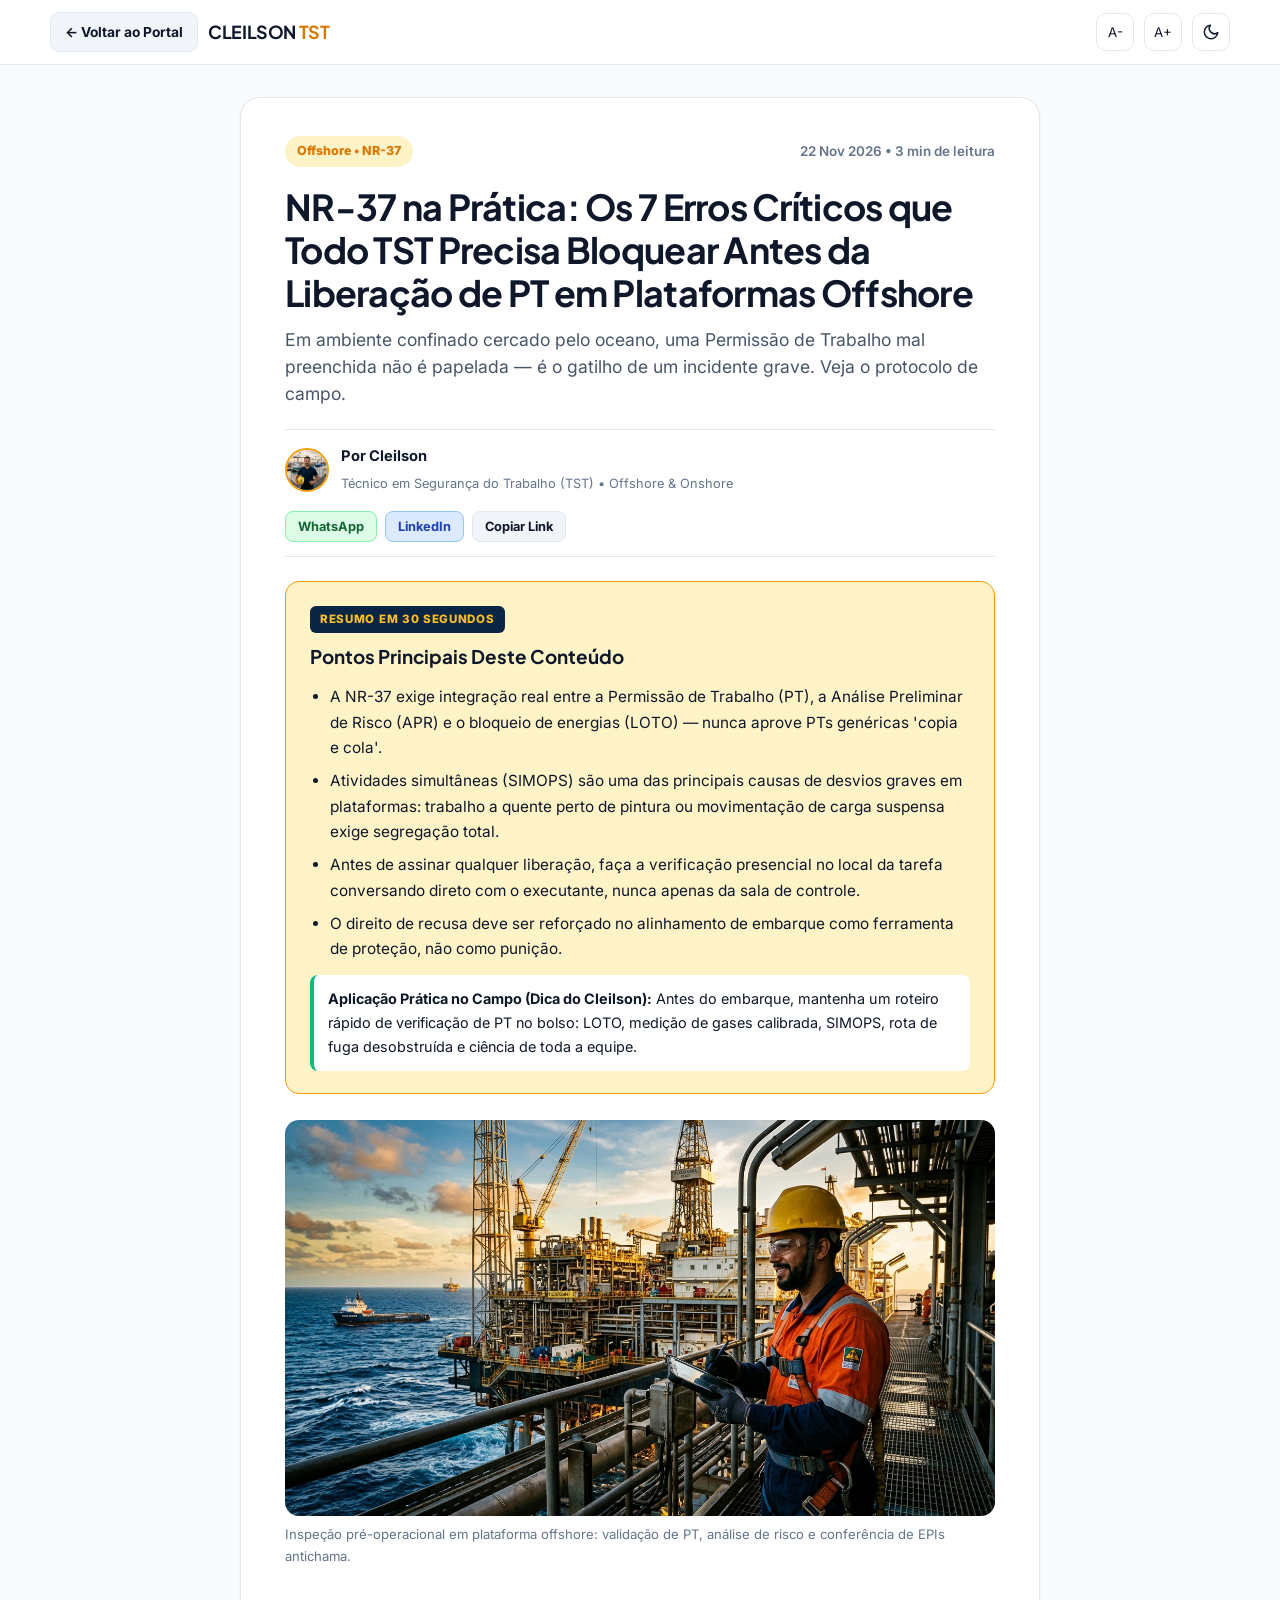
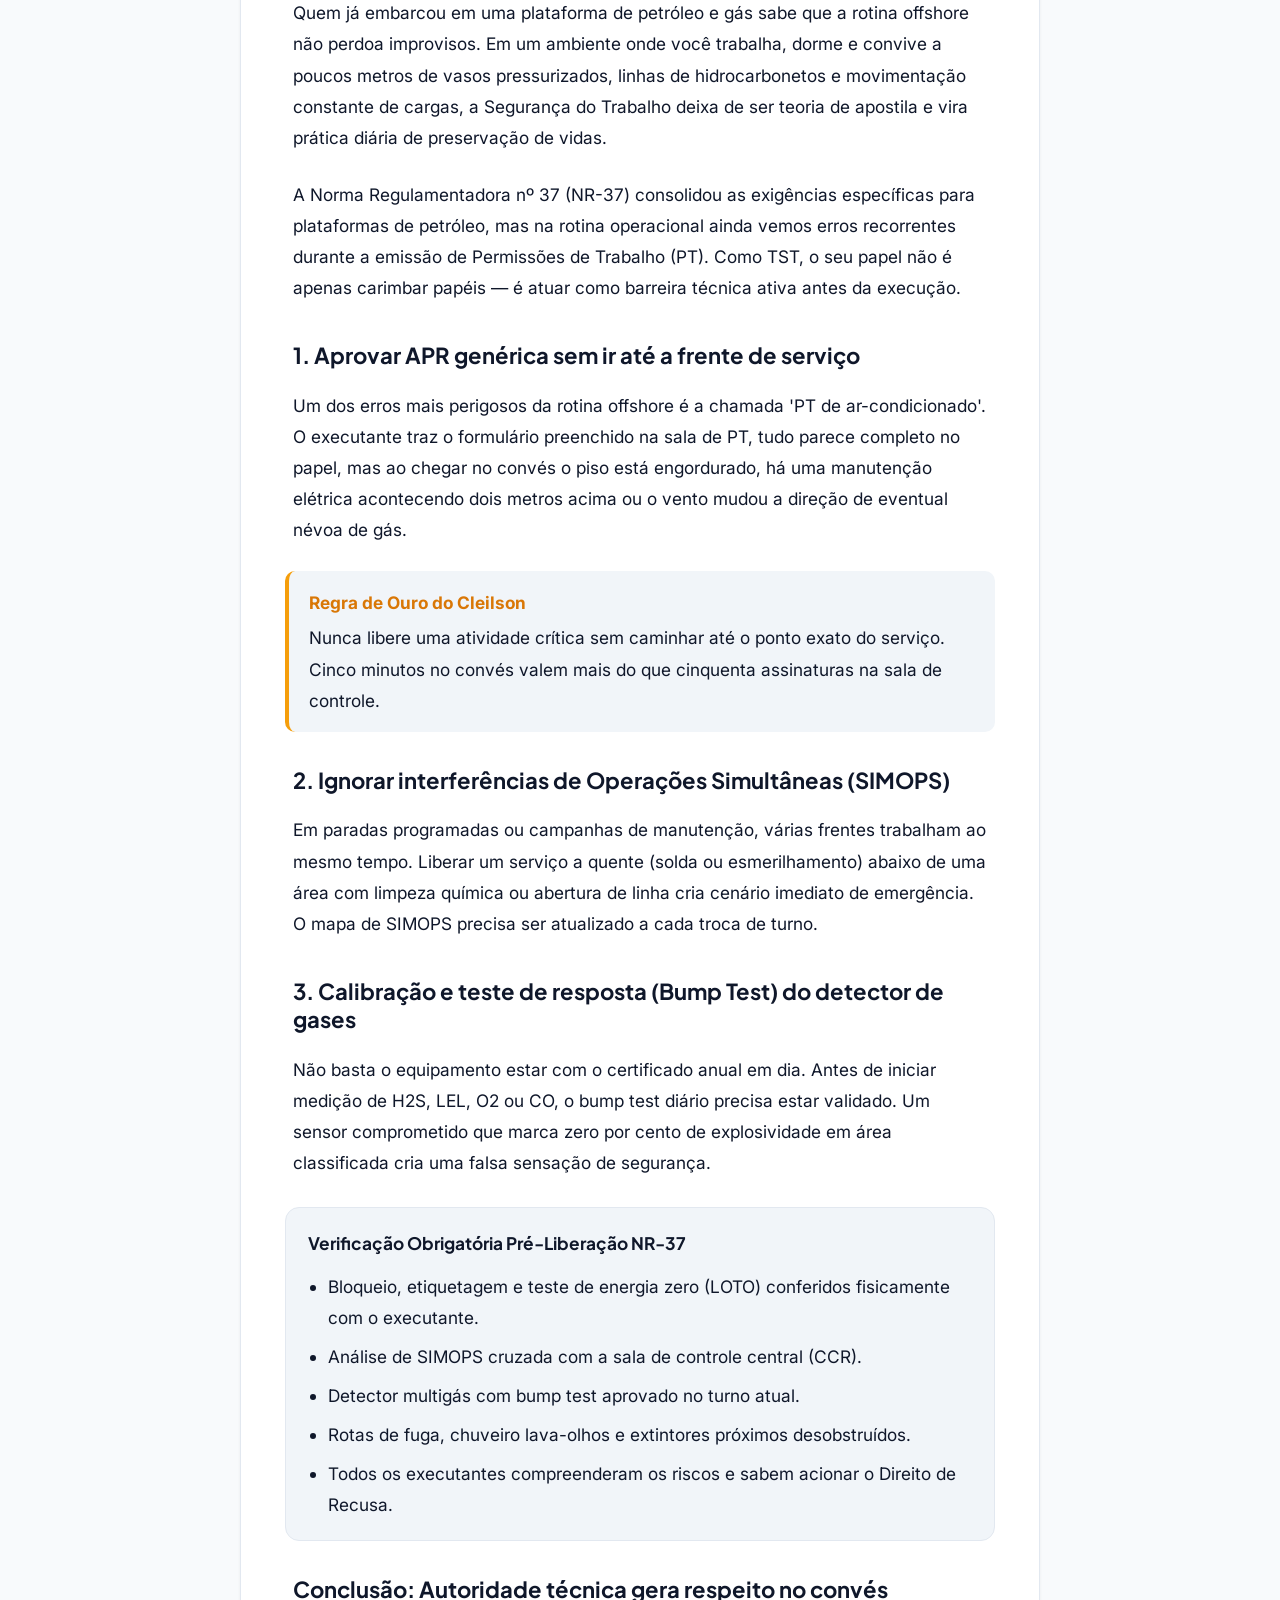
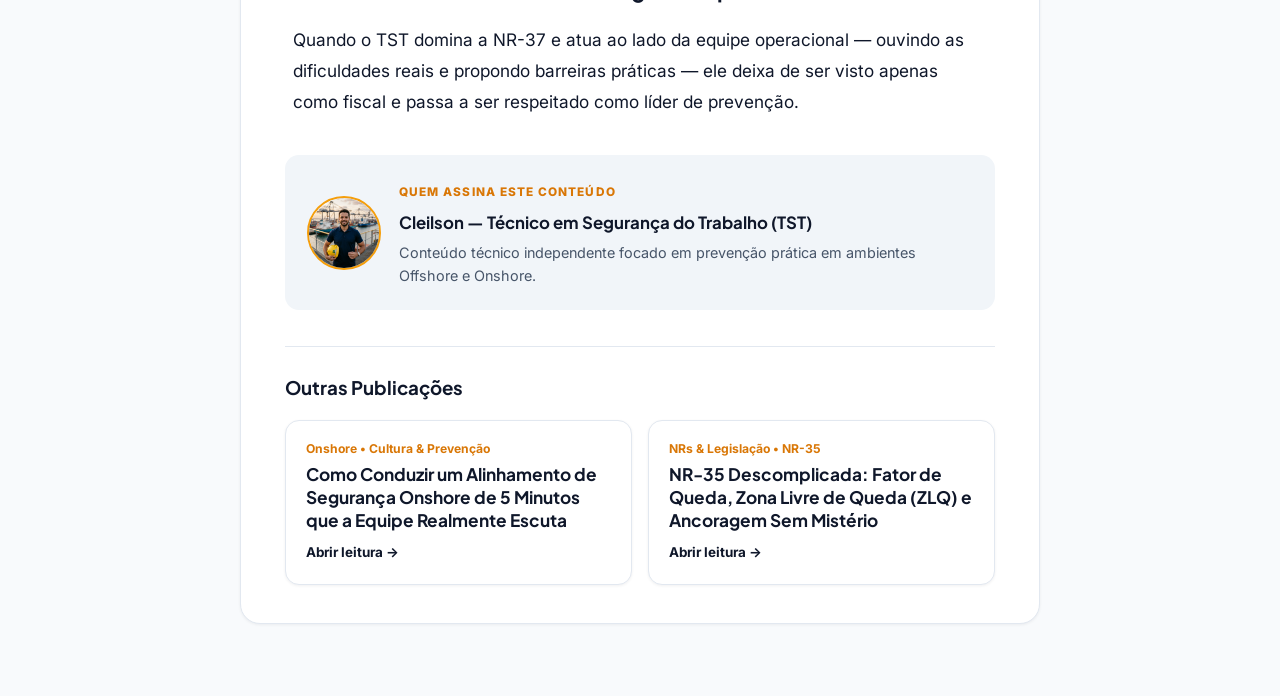
==== artigo.html @ 68b091bc "refactor: remover audio/videos/dados falsos, criar pagina independente artigo.html, indicadores reai" ====
<!DOCTYPE html>
<html lang="pt-BR" data-theme="light">
<head>
  <meta charset="UTF-8" />
  <meta name="viewport" content="width=device-width, initial-scale=1.0" />
  <title>Leitura | Cleilson TST</title>
  <meta name="description" content="Leitura focada de Segurança do Trabalho (Offshore & Onshore) por Cleilson TST." />
  <link rel="preconnect" href="https://fonts.googleapis.com" />
  <link rel="preconnect" href="https://fonts.gstatic.com" crossorigin />
  <link href="https://fonts.googleapis.com/css2?family=Inter:wght@400;500;600;700&family=Plus+Jakarta+Sans:wght@600;700;800&display=swap" rel="stylesheet" />
  <link rel="stylesheet" href="styles/main.css" />
</head>
<body class="reader-standalone-body">
  <!-- Barra de Progresso de Leitura -->
  <div id="reading-progress" class="reading-progress" aria-hidden="true"></div>

  <!-- Cabeçalho Minimalista (Sem poluição visual) -->
  <header class="reader-header">
    <div class="container reader-header-inner">
      <div class="reader-left">
        <a href="index.html" class="back-btn">← Voltar ao Portal</a>
        <a href="index.html" class="brand brand-compact" aria-label="Cleilson TST">
          <span class="brand-text">
            <strong>CLEILSON <span class="brand-accent">TST</span></strong>
          </span>
        </a>
      </div>

      <div class="reader-tools">
        <div class="font-size-controls" aria-label="Ajustar tamanho da letra">
          <button type="button" id="font-dec" class="icon-btn" title="Diminuir letra">A-</button>
          <button type="button" id="font-inc" class="icon-btn" title="Aumentar letra">A+</button>
        </div>
        <button type="button" id="theme-toggle" class="icon-btn" title="Alternar modo claro/escuro" aria-label="Alternar tema">
          <svg class="icon-sun" width="18" height="18" viewBox="0 0 24 24" fill="none">
            <circle cx="12" cy="12" r="4" stroke="currentColor" stroke-width="2"/>
            <path d="M12 2V4M12 20V22M4.93 4.93L6.34 6.34M17.66 17.66L19.07 19.07M2 12H4M20 12H22M4.93 19.07L6.34 17.66M17.66 6.34L19.07 4.93" stroke="currentColor" stroke-width="2" stroke-linecap="round"/>
          </svg>
          <svg class="icon-moon" width="18" height="18" viewBox="0 0 24 24" fill="none">
            <path d="M21 12.8A9 9 0 1 1 11.2 3 7 7 0 0 0 21 12.8Z" stroke="currentColor" stroke-width="2" stroke-linejoin="round"/>
          </svg>
        </button>
      </div>
    </div>
  </header>

  <!-- Conteúdo Focado de Leitura (Coluna Única Limpa) -->
  <main class="reader-main">
    <div class="reader-container">
      <article id="standalone-article" class="article-main reader-card">
        <div class="article-topbar">
          <span id="art-category-badge" class="badge-cat"></span>
          <span id="art-date-read" class="reader-meta-pill"></span>
        </div>

        <h1 id="art-title" class="article-title"></h1>
        <p id="art-subtitle" class="article-subtitle"></p>

        <div class="article-meta-bar">
          <div class="art-author-inline">
            <img src="assets/images/author-cleilson.jpg" alt="Cleilson" />
            <div>
              <strong>Por Cleilson</strong>
              <span>Técnico em Segurança do Trabalho (TST) • Offshore &amp; Onshore</span>
            </div>
          </div>
          <div class="share-actions">
            <button type="button" id="share-whatsapp" class="share-btn share-wa">WhatsApp</button>
            <button type="button" id="share-linkedin" class="share-btn share-li">LinkedIn</button>
            <button type="button" id="share-copy" class="share-btn">Copiar Link</button>
          </div>
        </div>

        <!-- Caixa de Resumo em 30 Segundos -->
        <section class="summary-box" id="article-summary-box" aria-label="Resumo executivo do texto">
          <div class="summary-title">
            <span class="summary-pill">RESUMO EM 30 SEGUNDOS</span>
            <h2>Pontos Principais Deste Conteúdo</h2>
          </div>
          <ul id="art-summary-list" class="summary-list"></ul>
          <div id="art-practical-tip" class="practical-tip-box"></div>
        </section>

        <!-- Imagem Principal -->
        <figure class="article-hero-figure">
          <img id="art-image" src="" alt="" />
          <figcaption id="art-image-caption"></figcaption>
        </figure>

        <!-- Corpo Limpo do Artigo -->
        <div id="art-body" class="article-body"></div>

        <!-- Assinatura do Autor -->
        <div class="article-author-box">
          <img src="assets/images/author-cleilson.jpg" alt="Cleilson TST" />
          <div>
            <span class="eyebrow">QUEM ASSINA ESTE CONTEÚDO</span>
            <h3>Cleilson — Técnico em Segurança do Trabalho (TST)</h3>
            <p>Conteúdo técnico independente focado em prevenção prática em ambientes Offshore e Onshore.</p>
          </div>
        </div>

        <!-- Relacionados -->
        <section class="related-section">
          <h3>Outras Publicações</h3>
          <div id="related-grid" class="related-grid"></div>
        </section>
      </article>

      <div id="article-not-found" class="article-main reader-card" hidden style="text-align:center; padding:48px 24px;">
        <h2>Publicação não encontrada</h2>
        <p style="color:var(--text-secondary)">O texto solicitado pode ter sido removido ou movido.</p>
        <a href="index.html" class="btn btn-primary" style="margin-top:12px">Voltar para o Portal</a>
      </div>
    </div>
  </main>

  <div id="toast" class="toast" role="status" aria-live="polite" hidden></div>

  <script type="module" src="scripts/article.js"></script>
</body>
</html>
---- styles/main.css ----
/* ==========================================================================
   CLEILSON TST — Design System Editorial de Alta Conversão
   Segurança do Trabalho • Offshore & Onshore
   ========================================================================== */

:root {
  --bg: #f8fafc;
  --surface: #ffffff;
  --surface-alt: #f1f5f9;
  --border: #e2e8f0;
  --border-strong: #cbd5e1;

  --navy: #0b2545;
  --navy-light: #133c55;
  --amber: #f59e0b;
  --amber-dark: #d97706;
  --amber-soft: #fef3c7;
  --emerald: #10b981;
  --emerald-soft: #d1fae5;

  --text: #0f172a;
  --text-secondary: #475569;
  --text-muted: #64748b;

  --radius-sm: 8px;
  --radius-md: 14px;
  --radius-lg: 20px;

  --shadow-sm: 0 1px 3px rgba(15, 23, 42, 0.06);
  --shadow-md: 0 10px 28px rgba(11, 37, 69, 0.08);
  --shadow-lg: 0 20px 45px rgba(11, 37, 69, 0.14);

  --font-heading: "Plus Jakarta Sans", -apple-system, BlinkMacSystemFont, sans-serif;
  --font-body: "Inter", -apple-system, BlinkMacSystemFont, sans-serif;

  --container: 1220px;
}

[data-theme="dark"] {
  --bg: #07111f;
  --surface: #0d1b2e;
  --surface-alt: #13253e;
  --border: #1e3452;
  --border-strong: #2d4a70;

  --text: #f1f5f9;
  --text-secondary: #cbd5e1;
  --text-muted: #94a3b8;
  --amber-soft: rgba(245, 158, 11, 0.16);
  --emerald-soft: rgba(16, 185, 129, 0.16);

  --shadow-sm: 0 1px 3px rgba(0, 0, 0, 0.3);
  --shadow-md: 0 10px 28px rgba(0, 0, 0, 0.35);
  --shadow-lg: 0 20px 45px rgba(0, 0, 0, 0.45);
}

*, *::before, *::after {
  box-sizing: border-box;
}

html {
  scroll-behavior: smooth;
}

body {
  margin: 0;
  font-family: var(--font-body);
  background: var(--bg);
  color: var(--text);
  line-height: 1.65;
  -webkit-font-smoothing: antialiased;
}

img {
  max-width: 100%;
  display: block;
}

a {
  color: inherit;
  text-decoration: none;
}

button, input, select, textarea {
  font-family: inherit;
}

.sr-only {
  position: absolute;
  width: 1px;
  height: 1px;
  overflow: hidden;
  clip: rect(0, 0, 0, 0);
}

.container {
  width: 100%;
  max-width: var(--container);
  margin: 0 auto;
  padding: 0 20px;
}

/* Barra de Progresso de Leitura */
.reading-progress {
  position: fixed;
  top: 0;
  left: 0;
  height: 3.5px;
  width: 0%;
  background: linear-gradient(90deg, var(--amber), #fbbf24, var(--emerald));
  z-index: 1200;
  transition: width 0.1s linear;
}

/* Top Bar */
.top-bar {
  background: var(--navy);
  color: #e2e8f0;
  font-size: 0.8rem;
  border-bottom: 1px solid rgba(255, 255, 255, 0.08);
}

.top-bar-inner {
  display: flex;
  align-items: center;
  justify-content: space-between;
  gap: 12px;
  padding: 8px 20px;
  flex-wrap: wrap;
}

.top-bar-ticker {
  display: flex;
  align-items: center;
  gap: 8px;
}

.pulse-dot {
  width: 8px;
  height: 8px;
  border-radius: 50%;
  background: var(--amber);
  box-shadow: 0 0 0 0 rgba(245, 158, 11, 0.7);
  animation: pulseDot 2s infinite;
  flex-shrink: 0;
}

@keyframes pulseDot {
  0% { box-shadow: 0 0 0 0 rgba(245, 158, 11, 0.7); }
  70% { box-shadow: 0 0 0 8px rgba(245, 158, 11, 0); }
  100% { box-shadow: 0 0 0 0 rgba(245, 158, 11, 0); }
}

.top-bar-actions {
  display: flex;
  align-items: center;
  gap: 10px;
}

.top-link, .top-link-btn {
  color: #fbbf24;
  font-weight: 600;
  background: none;
  border: none;
  padding: 0;
  cursor: pointer;
  font-size: 0.8rem;
}

.top-link:hover, .top-link-btn:hover {
  text-decoration: underline;
}

/* Header */
.site-header {
  position: sticky;
  top: 0;
  z-index: 900;
  background: rgba(255, 255, 255, 0.92);
  backdrop-filter: blur(12px);
  border-bottom: 1px solid var(--border);
}

[data-theme="dark"] .site-header {
  background: rgba(13, 27, 46, 0.92);
}

.header-inner {
  display: flex;
  align-items: center;
  justify-content: space-between;
  gap: 16px;
  min-height: 72px;
}

.brand {
  display: flex;
  align-items: center;
  gap: 10px;
  flex-shrink: 0;
}

.brand-icon {
  width: 42px;
  height: 42px;
  border-radius: 12px;
  background: var(--navy);
  color: #ffffff;
  display: grid;
  place-items: center;
}

.brand-text {
  display: flex;
  flex-direction: column;
  line-height: 1.1;
}

.brand-text strong {
  font-family: var(--font-heading);
  font-size: 1.12rem;
  letter-spacing: -0.02em;
  color: var(--text);
}

.brand-accent {
  color: var(--amber-dark);
}

[data-theme="dark"] .brand-accent {
  color: var(--amber);
}

.brand-text small {
  font-size: 0.72rem;
  color: var(--text-muted);
  font-weight: 500;
}

.main-nav {
  display: flex;
  align-items: center;
  gap: 6px;
}

.nav-link {
  padding: 8px 12px;
  border-radius: var(--radius-sm);
  font-size: 0.9rem;
  font-weight: 600;
  color: var(--text-secondary);
  transition: background 0.18s, color 0.18s;
}

.nav-link:hover, .nav-link.active {
  background: var(--surface-alt);
  color: var(--text);
}

.header-tools {
  display: flex;
  align-items: center;
  gap: 10px;
}

.search-box {
  position: relative;
  display: flex;
  align-items: center;
}

.search-icon {
  position: absolute;
  left: 11px;
  color: var(--text-muted);
  pointer-events: none;
}

.search-box input {
  width: 195px;
  padding: 8px 12px 8px 34px;
  border-radius: 999px;
  border: 1px solid var(--border);
  background: var(--surface-alt);
  color: var(--text);
  font-size: 0.85rem;
  transition: width 0.2s, border-color 0.2s;
}

.search-box input:focus {
  outline: none;
  width: 235px;
  border-color: var(--amber);
  background: var(--surface);
}

.icon-btn {
  width: 38px;
  height: 38px;
  border-radius: 10px;
  border: 1px solid var(--border);
  background: var(--surface);
  color: var(--text);
  display: grid;
  place-items: center;
  cursor: pointer;
  transition: background 0.18s, border-color 0.18s;
}

.icon-btn:hover {
  background: var(--surface-alt);
  border-color: var(--border-strong);
}

[data-theme="light"] .icon-sun { display: none; }
[data-theme="dark"] .icon-moon { display: none; }

.mobile-only {
  display: none;
}

/* Botões */
.btn {
  display: inline-flex;
  align-items: center;
  justify-content: center;
  gap: 8px;
  padding: 11px 20px;
  border-radius: 10px;
  font-weight: 700;
  font-size: 0.92rem;
  border: 1px solid transparent;
  cursor: pointer;
  transition: transform 0.15s, background 0.18s, box-shadow 0.18s;
  white-space: nowrap;
}

.btn:hover {
  transform: translateY(-1px);
}

.btn-sm {
  padding: 8px 14px;
  font-size: 0.84rem;
}

.btn-full {
  width: 100%;
}

.btn-primary {
  background: var(--amber);
  color: #0b1628;
  box-shadow: 0 4px 14px rgba(245, 158, 11, 0.28);
}

.btn-primary:hover {
  background: #fbbf24;
}

.btn-dark {
  background: var(--navy);
  color: #ffffff;
}

.btn-dark:hover {
  background: var(--navy-light);
}

.btn-outline-amber {
  background: transparent;
  border-color: var(--amber);
  color: var(--amber-dark);
}

[data-theme="dark"] .btn-outline-amber {
  color: var(--amber);
}

.btn-outline-amber:hover {
  background: var(--amber-soft);
}

.btn-outline-dark {
  background: transparent;
  border-color: var(--border-strong);
  color: var(--text);
}

.btn-outline-dark:hover {
  background: var(--surface-alt);
}

.btn-outline-light {
  background: transparent;
  border-color: rgba(255, 255, 255, 0.35);
  color: #ffffff;
}

.btn-outline-light:hover {
  background: rgba(255, 255, 255, 0.1);
}

/* ==========================================================================
   SLOTS DE PUBLICIDADE (MONETIZAÇÃO ADSENSE / PATROCINADOR)
   ========================================================================== */
.ad-leaderboard-wrapper {
  padding: 16px 0 4px;
}

.ad-slot {
  background: var(--surface);
  border: 1.5px dashed var(--border-strong);
  border-radius: var(--radius-md);
  padding: 12px 18px;
  position: relative;
}

.ad-badge {
  font-size: 0.68rem;
  font-weight: 700;
  letter-spacing: 0.08em;
  color: var(--text-muted);
  margin-bottom: 6px;
}

.ad-slot-content {
  display: flex;
  align-items: center;
  justify-content: space-between;
  gap: 16px;
  flex-wrap: wrap;
}

.ad-promo-text {
  display: flex;
  flex-direction: column;
  gap: 2px;
}

.ad-promo-text strong {
  font-size: 0.94rem;
  color: var(--text);
}

.ad-promo-text span {
  font-size: 0.82rem;
  color: var(--text-muted);
}

.ad-rectangle {
  padding: 16px;
}

.ad-rect-body {
  background: var(--surface-alt);
  border-radius: var(--radius-sm);
  padding: 18px;
  text-align: center;
}

.ad-rect-tag {
  display: inline-block;
  font-size: 0.7rem;
  font-weight: 800;
  color: var(--amber-dark);
  background: var(--amber-soft);
  padding: 3px 8px;
  border-radius: 999px;
  margin-bottom: 10px;
}

.ad-rect-body h4 {
  font-family: var(--font-heading);
  font-size: 1.02rem;
  margin: 0 0 8px;
  line-height: 1.3;
}

.ad-rect-body p {
  font-size: 0.84rem;
  color: var(--text-secondary);
  margin: 0 0 14px;
}

.ad-infeed {
  grid-column: 1 / -1;
  background: linear-gradient(135deg, var(--navy) 0%, var(--navy-light) 100%);
  color: #ffffff;
  border: none;
  border-radius: var(--radius-md);
  padding: 22px 24px;
  display: flex;
  align-items: center;
  justify-content: space-between;
  gap: 18px;
  flex-wrap: wrap;
}

.ad-infeed .ad-badge {
  color: #fbbf24;
  margin-bottom: 4px;
}

.ad-infeed h4 {
  font-family: var(--font-heading);
  margin: 0 0 4px;
  font-size: 1.1rem;
}

.ad-infeed p {
  margin: 0;
  font-size: 0.88rem;
  color: #cbd5e1;
}

.ad-in-article {
  margin: 28px 0;
  background: var(--surface-alt);
  border: 1.5px dashed var(--border-strong);
  border-radius: var(--radius-md);
  padding: 18px 20px;
}

/* ==========================================================================
   HERO EDITORIAL EM DESTAQUE
   ========================================================================== */
.hero-section {
  padding: 20px 0 24px;
}

.hero-card {
  display: grid;
  grid-template-columns: 1.15fr 1fr;
  background: var(--surface);
  border: 1px solid var(--border);
  border-radius: var(--radius-lg);
  overflow: hidden;
  box-shadow: var(--shadow-md);
}

.hero-media {
  position: relative;
  min-height: 380px;
  background: var(--navy);
  overflow: hidden;
}

.hero-media img {
  width: 100%;
  height: 100%;
  object-fit: cover;
  transition: transform 0.5s ease;
}

.hero-card:hover .hero-media img {
  transform: scale(1.03);
}

.hero-media-badges {
  position: absolute;
  top: 18px;
  left: 18px;
  display: flex;
  gap: 8px;
  flex-wrap: wrap;
}

.badge-amber {
  background: var(--amber);
  color: #0b1628;
  font-size: 0.75rem;
  font-weight: 800;
  padding: 5px 11px;
  border-radius: 999px;
  text-transform: uppercase;
  letter-spacing: 0.04em;
}

.badge-dark {
  background: rgba(11, 37, 69, 0.85);
  color: #ffffff;
  font-size: 0.75rem;
  font-weight: 700;
  padding: 5px 11px;
  border-radius: 999px;
  backdrop-filter: blur(6px);
}

.hero-content {
  padding: 34px 36px;
  display: flex;
  flex-direction: column;
  justify-content: center;
}

.hero-meta {
  display: flex;
  align-items: center;
  gap: 10px;
  font-size: 0.83rem;
  color: var(--text-muted);
  margin-bottom: 12px;
  flex-wrap: wrap;
}

.hero-content h1 {
  font-family: var(--font-heading);
  font-size: clamp(1.5rem, 2.3vw, 2.05rem);
  line-height: 1.22;
  letter-spacing: -0.02em;
  margin: 0 0 14px;
  cursor: pointer;
}

.hero-content h1:hover {
  color: var(--amber-dark);
}

.hero-content p {
  margin: 0 0 22px;
  color: var(--text-secondary);
  font-size: 0.98rem;
}

.hero-actions {
  display: flex;
  flex-wrap: wrap;
  gap: 10px;
}

/* Faixa Patrocinador Oficial */
.sponsor-strip-section {
  padding-bottom: 28px;
}

.sponsor-strip {
  background: var(--surface);
  border: 1px solid var(--border);
  border-left: 5px solid var(--amber);
  border-radius: var(--radius-md);
  padding: 16px 22px;
  display: flex;
  align-items: center;
  justify-content: space-between;
  gap: 18px;
  flex-wrap: wrap;
  box-shadow: var(--shadow-sm);
}

.sponsor-meta {
  display: flex;
  align-items: center;
  gap: 10px;
}

.sponsor-tag {
  font-size: 0.68rem;
  font-weight: 800;
  letter-spacing: 0.08em;
  background: var(--amber-soft);
  color: var(--amber-dark);
  padding: 4px 8px;
  border-radius: 6px;
}

.sponsor-text {
  margin: 0;
  font-size: 0.9rem;
  color: var(--text-secondary);
  flex: 1;
  min-width: 240px;
}

/* ==========================================================================
   LAYOUT PRINCIPAL DO PORTAL (FEED + SIDEBAR)
   ========================================================================== */
.portal-layout-section {
  padding: 12px 0 56px;
}

.portal-grid {
  display: grid;
  grid-template-columns: minmax(0, 1fr) 330px;
  gap: 32px;
  align-items: start;
}

.eyebrow {
  display: inline-block;
  font-size: 0.74rem;
  font-weight: 800;
  letter-spacing: 0.09em;
  color: var(--amber-dark);
  text-transform: uppercase;
  margin-bottom: 6px;
}

[data-theme="dark"] .eyebrow {
  color: var(--amber);
}

.section-header-bar {
  display: flex;
  align-items: flex-end;
  justify-content: space-between;
  gap: 16px;
  flex-wrap: wrap;
  margin-bottom: 18px;
}

.section-header-bar h2 {
  font-family: var(--font-heading);
  font-size: 1.55rem;
  margin: 0;
  letter-spacing: -0.02em;
}

.section-sub {
  margin: 0;
  color: var(--text-muted);
  font-size: 0.92rem;
}

.format-pills {
  display: flex;
  gap: 6px;
  background: var(--surface-alt);
  padding: 4px;
  border-radius: 10px;
  border: 1px solid var(--border);
}

.format-pill {
  border: none;
  background: transparent;
  color: var(--text-secondary);
  font-weight: 600;
  font-size: 0.82rem;
  padding: 6px 12px;
  border-radius: 7px;
  cursor: pointer;
}

.format-pill.active {
  background: var(--surface);
  color: var(--text);
  box-shadow: var(--shadow-sm);
}

.category-tabs {
  display: flex;
  gap: 8px;
  flex-wrap: wrap;
  margin-bottom: 22px;
}

.cat-tab {
  border: 1px solid var(--border);
  background: var(--surface);
  color: var(--text-secondary);
  font-weight: 600;
  font-size: 0.85rem;
  padding: 8px 14px;
  border-radius: 999px;
  cursor: pointer;
  transition: all 0.18s;
}

.cat-tab:hover {
  border-color: var(--amber);
  color: var(--text);
}

.cat-tab.active {
  background: var(--navy);
  border-color: var(--navy);
  color: #ffffff;
}

.feed-status {
  margin-bottom: 16px;
  padding: 10px 14px;
  border-radius: var(--radius-sm);
  background: var(--amber-soft);
  color: var(--text);
  font-size: 0.88rem;
  font-weight: 600;
}

/* Grid de Posts */
.posts-grid {
  display: grid;
  grid-template-columns: repeat(2, minmax(0, 1fr));
  gap: 22px;
}

.post-card {
  background: var(--surface);
  border: 1px solid var(--border);
  border-radius: var(--radius-md);
  overflow: hidden;
  display: flex;
  flex-direction: column;
  box-shadow: var(--shadow-sm);
  transition: transform 0.2s, box-shadow 0.2s;
}

.post-card:hover {
  transform: translateY(-3px);
  box-shadow: var(--shadow-md);
}

.post-card-media {
  position: relative;
  aspect-ratio: 16 / 9;
  overflow: hidden;
  background: var(--navy);
  cursor: pointer;
}

.post-card-media img {
  width: 100%;
  height: 100%;
  object-fit: cover;
  transition: transform 0.4s;
}

.post-card:hover .post-card-media img {
  transform: scale(1.04);
}

.card-type-pill {
  position: absolute;
  top: 12px;
  left: 12px;
  background: rgba(11, 37, 69, 0.88);
  color: #ffffff;
  font-size: 0.72rem;
  font-weight: 700;
  padding: 4px 10px;
  border-radius: 999px;
}

.card-audio-pill {
  position: absolute;
  bottom: 10px;
  right: 10px;
  background: var(--amber);
  color: #0b1628;
  font-size: 0.72rem;
  font-weight: 800;
  padding: 4px 9px;
  border-radius: 999px;
}

.post-card-body {
  padding: 18px 20px 20px;
  display: flex;
  flex-direction: column;
  flex: 1;
}

.post-card-meta {
  display: flex;
  align-items: center;
  justify-content: space-between;
  font-size: 0.78rem;
  color: var(--text-muted);
  margin-bottom: 8px;
}

.post-card-cat {
  color: var(--amber-dark);
  font-weight: 700;
}

[data-theme="dark"] .post-card-cat {
  color: var(--amber);
}

.post-card-title {
  font-family: var(--font-heading);
  font-size: 1.08rem;
  line-height: 1.32;
  margin: 0 0 10px;
  cursor: pointer;
}

.post-card-title:hover {
  color: var(--amber-dark);
}

.post-card-excerpt {
  font-size: 0.88rem;
  color: var(--text-secondary);
  margin: 0 0 16px;
  flex: 1;
}

.post-card-footer {
  display: flex;
  align-items: center;
  justify-content: space-between;
  gap: 8px;
  padding-top: 12px;
  border-top: 1px solid var(--border);
}

.card-action-link {
  background: none;
  border: none;
  padding: 0;
  color: var(--text);
  font-weight: 700;
  font-size: 0.84rem;
  cursor: pointer;
}

.card-action-link:hover {
  color: var(--amber-dark);
}

.card-listen-btn {
  background: var(--surface-alt);
  border: 1px solid var(--border);
  color: var(--text);
  border-radius: 8px;
  padding: 5px 10px;
  font-size: 0.78rem;
  font-weight: 700;
  cursor: pointer;
}

.card-listen-btn:hover {
  border-color: var(--amber);
  background: var(--amber-soft);
}

/* ==========================================================================
   SIDEBAR STICKY
   ========================================================================== */
.portal-sidebar, .article-sidebar {
  display: flex;
  flex-direction: column;
  gap: 20px;
  position: sticky;
  top: 90px;
}

.sidebar-card {
  background: var(--surface);
  border: 1px solid var(--border);
  border-radius: var(--radius-md);
  padding: 20px;
  box-shadow: var(--shadow-sm);
}

.author-mini-header {
  display: flex;
  align-items: center;
  gap: 12px;
  margin-bottom: 12px;
}

.author-avatar {
  width: 60px;
  height: 60px;
  border-radius: 50%;
  object-fit: cover;
  border: 2.5px solid var(--amber);
}

.verified-badge {
  display: inline-block;
  font-size: 0.68rem;
  font-weight: 800;
  color: #065f46;
  background: var(--emerald-soft);
  padding: 2px 8px;
  border-radius: 999px;
  margin-bottom: 2px;
}

[data-theme="dark"] .verified-badge {
  color: #34d399;
}

.author-mini-header h3 {
  font-family: var(--font-heading);
  margin: 0;
  font-size: 1.05rem;
}

.author-mini-header p {
  margin: 0;
  font-size: 0.8rem;
  color: var(--text-muted);
}

.author-mini-bio {
  font-size: 0.87rem;
  color: var(--text-secondary);
  margin: 0 0 14px;
}

.newsletter-card {
  background: linear-gradient(160deg, var(--navy) 0%, var(--navy-light) 100%);
  color: #ffffff;
  border: none;
}

.newsletter-card h3 {
  font-family: var(--font-heading);
  margin: 10px 0 8px;
  font-size: 1.15rem;
  line-height: 1.28;
}

.newsletter-card p {
  margin: 0 0 14px;
  font-size: 0.87rem;
  color: #cbd5e1;
}

.pill-amber {
  display: inline-block;
  font-size: 0.7rem;
  font-weight: 800;
  background: rgba(245, 158, 11, 0.2);
  color: #fbbf24;
  padding: 4px 10px;
  border-radius: 999px;
  letter-spacing: 0.06em;
}

.newsletter-form {
  display: flex;
  flex-direction: column;
  gap: 10px;
}

.newsletter-form input {
  padding: 11px 13px;
  border-radius: 9px;
  border: 1px solid rgba(255, 255, 255, 0.2);
  background: rgba(255, 255, 255, 0.08);
  color: #ffffff;
  font-size: 0.9rem;
}

.newsletter-form input::placeholder {
  color: #94a3b8;
}

.form-note {
  display: block;
  margin-top: 10px;
  font-size: 0.76rem;
  color: #94a3b8;
  text-align: center;
}

.sidebar-title {
  font-family: var(--font-heading);
  font-size: 1.02rem;
  margin: 0 0 14px;
  padding-bottom: 10px;
  border-bottom: 1px solid var(--border);
}

.trending-list {
  list-style: none;
  margin: 0;
  padding: 0;
  display: flex;
  flex-direction: column;
  gap: 12px;
}

.trending-item {
  display: flex;
  gap: 12px;
  align-items: flex-start;
  cursor: pointer;
}

.trending-num {
  font-family: var(--font-heading);
  font-size: 1.2rem;
  font-weight: 800;
  color: var(--amber);
  line-height: 1;
  min-width: 22px;
}

.trending-item h4 {
  margin: 0 0 3px;
  font-size: 0.88rem;
  line-height: 1.35;
}

.trending-item:hover h4 {
  color: var(--amber-dark);
}

.trending-item small {
  font-size: 0.76rem;
  color: var(--text-muted);
}

/* ==========================================================================
   SEÇÃO VÍDEOS CURTOS (SHORTS / REELS)
   ========================================================================== */
.shorts-section {
  padding: 56px 0;
  background: var(--navy);
  color: #ffffff;
}

.shorts-section .section-sub {
  color: #cbd5e1;
}

.shorts-grid {
  display: grid;
  grid-template-columns: repeat(3, minmax(0, 1fr));
  gap: 22px;
}

.short-card {
  position: relative;
  border-radius: var(--radius-md);
  overflow: hidden;
  aspect-ratio: 9 / 12;
  background: #07111f;
  cursor: pointer;
  border: 1px solid rgba(255, 255, 255, 0.12);
  display: flex;
  flex-direction: column;
  justify-content: flex-end;
}

.short-card img {
  position: absolute;
  inset: 0;
  width: 100%;
  height: 100%;
  object-fit: cover;
  opacity: 0.72;
  transition: transform 0.4s, opacity 0.3s;
}

.short-card:hover img {
  transform: scale(1.05);
  opacity: 0.88;
}

.short-overlay {
  position: relative;
  z-index: 2;
  padding: 20px;
  background: linear-gradient(180deg, transparent 0%, rgba(7, 17, 31, 0.92) 65%);
}

.short-play-icon {
  width: 52px;
  height: 52px;
  border-radius: 50%;
  background: var(--amber);
  color: #0b1628;
  display: grid;
  place-items: center;
  font-size: 1.2rem;
  font-weight: 800;
  margin-bottom: 14px;
  box-shadow: 0 8px 20px rgba(245, 158, 11, 0.4);
}

.short-duration {
  display: inline-block;
  font-size: 0.74rem;
  font-weight: 800;
  background: rgba(255, 255, 255, 0.16);
  padding: 3px 9px;
  border-radius: 999px;
  margin-bottom: 8px;
}

.short-overlay h3 {
  font-family: var(--font-heading);
  font-size: 1.05rem;
  line-height: 1.3;
  margin: 0 0 6px;
}

.short-overlay p {
  margin: 0;
  font-size: 0.84rem;
  color: #cbd5e1;
}

/* ==========================================================================
   SEÇÃO INFOGRÁFICOS & IMAGENS
   ========================================================================== */
.infographics-section {
  padding: 56px 0;
}

.infographics-grid {
  display: grid;
  grid-template-columns: repeat(2, minmax(0, 1fr));
  gap: 24px;
}

.info-card {
  display: grid;
  grid-template-columns: 200px 1fr;
  background: var(--surface);
  border: 1px solid var(--border);
  border-radius: var(--radius-md);
  overflow: hidden;
  box-shadow: var(--shadow-sm);
  cursor: pointer;
  transition: transform 0.2s, box-shadow 0.2s;
}

.info-card:hover {
  transform: translateY(-2px);
  box-shadow: var(--shadow-md);
}

.info-card img {
  width: 100%;
  height: 100%;
  object-fit: cover;
}

.info-card-body {
  padding: 20px;
  display: flex;
  flex-direction: column;
  justify-content: center;
}

.info-card-body h3 {
  font-family: var(--font-heading);
  font-size: 1.06rem;
  margin: 6px 0 8px;
  line-height: 1.3;
}

.info-card-body p {
  font-size: 0.87rem;
  color: var(--text-secondary);
  margin: 0 0 12px;
}

/* ==========================================================================
   SEÇÃO AUTORIDADE CLEILSON + MONETIZAÇÃO / ANUNCIE
   ========================================================================== */
.about-author-section {
  padding: 64px 0;
  background: linear-gradient(135deg, #07172b 0%, var(--navy) 100%);
  color: #ffffff;
}

.about-grid {
  display: grid;
  grid-template-columns: 320px 1fr;
  gap: 44px;
  align-items: center;
}

.about-photo-frame {
  position: relative;
  border-radius: var(--radius-lg);
  overflow: hidden;
  border: 3px solid rgba(245, 158, 11, 0.5);
  box-shadow: var(--shadow-lg);
}

.about-photo-frame img {
  width: 100%;
  aspect-ratio: 1 / 1;
  object-fit: cover;
}

.about-badge-float {
  position: absolute;
  bottom: 14px;
  left: 14px;
  right: 14px;
  background: rgba(7, 17, 31, 0.88);
  backdrop-filter: blur(8px);
  padding: 10px 14px;
  border-radius: 10px;
  display: flex;
  flex-direction: column;
}

.about-badge-float strong {
  color: var(--amber);
  font-size: 0.95rem;
}

.about-badge-float span {
  font-size: 0.78rem;
  color: #cbd5e1;
}

.about-content-col h2 {
  font-family: var(--font-heading);
  font-size: clamp(1.6rem, 2.5vw, 2.2rem);
  margin: 0 0 14px;
  line-height: 1.22;
}

.about-lead {
  font-size: 1.02rem;
  color: #cbd5e1;
  margin: 0 0 24px;
}

.about-stats-grid {
  display: grid;
  grid-template-columns: repeat(3, minmax(0, 1fr));
  gap: 16px;
  margin-bottom: 26px;
}

.stat-card {
  background: rgba(255, 255, 255, 0.06);
  border: 1px solid rgba(255, 255, 255, 0.12);
  border-radius: var(--radius-sm);
  padding: 14px;
}

.stat-card strong {
  display: block;
  font-family: var(--font-heading);
  font-size: 1.25rem;
  color: var(--amber);
}

.stat-card span {
  font-size: 0.8rem;
  color: #cbd5e1;
}

.about-cta-row {
  display: flex;
  gap: 12px;
  flex-wrap: wrap;
}

.monetize-section {
  padding: 64px 0;
}

.monetize-box {
  background: var(--surface);
  border: 1px solid var(--border);
  border-radius: var(--radius-lg);
  padding: 36px;
  display: grid;
  grid-template-columns: 1.2fr 1fr;
  gap: 36px;
  box-shadow: var(--shadow-md);
}

.monetize-info h2 {
  font-family: var(--font-heading);
  font-size: 1.7rem;
  margin: 0 0 12px;
  line-height: 1.25;
}

.monetize-info p {
  color: var(--text-secondary);
  margin: 0 0 16px;
}

.monetize-benefits {
  margin: 0;
  padding-left: 18px;
  color: var(--text);
  display: flex;
  flex-direction: column;
  gap: 8px;
  font-weight: 500;
}

.monetize-form {
  background: var(--surface-alt);
  border-radius: var(--radius-md);
  padding: 24px;
  display: flex;
  flex-direction: column;
  gap: 12px;
}

.monetize-form h3 {
  font-family: var(--font-heading);
  margin: 0 0 4px;
  font-size: 1.12rem;
}

.monetize-form input, .monetize-form select {
  padding: 11px 13px;
  border-radius: 9px;
  border: 1px solid var(--border-strong);
  background: var(--surface);
  color: var(--text);
  font-size: 0.9rem;
}

/* ==========================================================================
   VISÃO LEITOR DE ARTIGO (AUTO-LEITURA + RESUMO 30s)
   ========================================================================== */
.article-view {
  padding: 28px 0 64px;
}

.article-layout {
  display: grid;
  grid-template-columns: minmax(0, 1fr) 310px;
  gap: 36px;
  align-items: start;
}

.article-main {
  background: var(--surface);
  border: 1px solid var(--border);
  border-radius: var(--radius-lg);
  padding: 34px 38px;
  box-shadow: var(--shadow-sm);
}

.article-topbar {
  display: flex;
  align-items: center;
  justify-content: space-between;
  gap: 12px;
  margin-bottom: 18px;
  flex-wrap: wrap;
}

.back-btn {
  background: var(--surface-alt);
  border: 1px solid var(--border);
  color: var(--text);
  padding: 8px 14px;
  border-radius: 9px;
  font-weight: 700;
  font-size: 0.86rem;
  cursor: pointer;
}

.back-btn:hover {
  border-color: var(--amber);
}

.badge-cat {
  font-size: 0.78rem;
  font-weight: 800;
  color: var(--amber-dark);
  background: var(--amber-soft);
  padding: 5px 12px;
  border-radius: 999px;
}

.article-title {
  font-family: var(--font-heading);
  font-size: clamp(1.65rem, 2.8vw, 2.35rem);
  line-height: 1.2;
  letter-spacing: -0.02em;
  margin: 0 0 12px;
}

.article-subtitle {
  font-size: 1.1rem;
  color: var(--text-secondary);
  margin: 0 0 22px;
  line-height: 1.55;
}

.article-meta-bar {
  display: flex;
  align-items: center;
  justify-content: space-between;
  gap: 16px;
  flex-wrap: wrap;
  padding: 14px 0;
  border-top: 1px solid var(--border);
  border-bottom: 1px solid var(--border);
  margin-bottom: 24px;
}

.art-author-inline {
  display: flex;
  align-items: center;
  gap: 12px;
}

.art-author-inline img {
  width: 44px;
  height: 44px;
  border-radius: 50%;
  object-fit: cover;
  border: 2px solid var(--amber);
}

.art-author-inline strong {
  display: block;
  font-size: 0.92rem;
}

.art-author-inline span {
  font-size: 0.8rem;
  color: var(--text-muted);
}

.share-actions {
  display: flex;
  gap: 8px;
  flex-wrap: wrap;
}

.share-btn {
  padding: 7px 12px;
  border-radius: 8px;
  border: 1px solid var(--border);
  background: var(--surface-alt);
  color: var(--text);
  font-weight: 700;
  font-size: 0.8rem;
  cursor: pointer;
}

.share-wa {
  background: #dcfce7;
  border-color: #86efac;
  color: #166534;
}

.share-li {
  background: #dbeafe;
  border-color: #93c5fd;
  color: #1e40af;
}

/* PLAYER DE AUTO-LEITURA */
.tts-player {
  background: linear-gradient(135deg, var(--navy) 0%, var(--navy-light) 100%);
  color: #ffffff;
  border-radius: var(--radius-md);
  padding: 18px 20px;
  margin-bottom: 24px;
  box-shadow: var(--shadow-md);
}

.tts-header {
  display: flex;
  align-items: center;
  justify-content: space-between;
  gap: 14px;
  flex-wrap: wrap;
  margin-bottom: 14px;
}

.tts-title-group {
  display: flex;
  align-items: center;
  gap: 12px;
}

.tts-icon-badge {
  width: 42px;
  height: 42px;
  border-radius: 12px;
  background: rgba(245, 158, 11, 0.2);
  display: grid;
  place-items: center;
  font-size: 1.25rem;
  flex-shrink: 0;
}

.tts-icon-badge.playing {
  background: var(--amber);
  animation: pulseDot 1.6s infinite;
}

.tts-title-group strong {
  display: block;
  font-size: 0.96rem;
}

.tts-title-group small {
  color: #cbd5e1;
  font-size: 0.8rem;
}

.tts-mode-buttons {
  display: flex;
  gap: 8px;
  flex-wrap: wrap;
}

.tts-player .btn-outline-amber {
  color: #fbbf24;
  border-color: rgba(251, 191, 36, 0.65);
}

.tts-controls-bar {
  display: flex;
  align-items: center;
  gap: 12px;
  flex-wrap: wrap;
  padding-top: 12px;
  border-top: 1px solid rgba(255, 255, 255, 0.14);
}

.tts-playback-btns {
  display: flex;
  gap: 6px;
}

.tts-ctrl-btn {
  padding: 6px 12px;
  border-radius: 7px;
  border: 1px solid rgba(255, 255, 255, 0.25);
  background: rgba(255, 255, 255, 0.08);
  color: #ffffff;
  font-size: 0.8rem;
  font-weight: 700;
  cursor: pointer;
}

.tts-ctrl-btn:disabled {
  opacity: 0.4;
  cursor: not-allowed;
}

.tts-progress-wrap {
  flex: 1;
  min-width: 140px;
  display: flex;
  align-items: center;
  gap: 10px;
}

.tts-progress-track {
  flex: 1;
  height: 7px;
  background: rgba(255, 255, 255, 0.18);
  border-radius: 999px;
  overflow: hidden;
}

.tts-progress-fill {
  height: 100%;
  width: 0%;
  background: var(--amber);
  transition: width 0.25s ease;
}

.tts-progress-label {
  font-size: 0.76rem;
  color: #cbd5e1;
  white-space: nowrap;
}

.tts-settings {
  display: flex;
  gap: 6px;
}

.tts-select {
  background: rgba(255, 255, 255, 0.1);
  color: #ffffff;
  border: 1px solid rgba(255, 255, 255, 0.25);
  border-radius: 7px;
  padding: 5px 8px;
  font-size: 0.78rem;
}

.tts-select option {
  color: #0f172a;
}

.tts-voice-select {
  max-width: 155px;
}

/* CAIXA DE RESUMO EXECUTIVO (30 SEGUNDOS) */
.summary-box {
  background: var(--amber-soft);
  border: 1.5px solid var(--amber);
  border-radius: var(--radius-md);
  padding: 22px 24px;
  margin-bottom: 26px;
}

.summary-pill {
  display: inline-block;
  font-size: 0.72rem;
  font-weight: 800;
  background: var(--navy);
  color: #fbbf24;
  padding: 4px 10px;
  border-radius: 6px;
  letter-spacing: 0.06em;
  margin-bottom: 8px;
}

.summary-box h2 {
  font-family: var(--font-heading);
  font-size: 1.18rem;
  margin: 0 0 12px;
}

.summary-list {
  margin: 0 0 14px;
  padding-left: 20px;
  display: flex;
  flex-direction: column;
  gap: 8px;
  font-size: 0.96rem;
}

.practical-tip-box {
  background: var(--surface);
  border-left: 4px solid var(--emerald);
  border-radius: 8px;
  padding: 12px 14px;
  font-size: 0.9rem;
}

.article-hero-figure {
  margin: 0 0 26px;
}

.article-hero-figure img {
  width: 100%;
  border-radius: var(--radius-md);
  max-height: 440px;
  object-fit: cover;
}

.article-hero-figure figcaption {
  font-size: 0.82rem;
  color: var(--text-muted);
  margin-top: 8px;
}

/* Corpo do Artigo */
.article-body {
  font-size: 1.08rem;
  line-height: 1.8;
  color: var(--text);
}

.article-body p {
  margin: 0 0 18px;
  padding: 4px 8px;
  border-radius: 8px;
  transition: background 0.25s;
}

.article-body h2 {
  font-family: var(--font-heading);
  font-size: 1.38rem;
  margin: 30px 0 12px;
  line-height: 1.3;
  padding: 4px 8px;
  border-radius: 8px;
}

.article-callout {
  background: var(--surface-alt);
  border-left: 4px solid var(--amber);
  border-radius: 10px;
  padding: 16px 20px;
  margin: 22px 0;
}

.article-callout strong {
  display: block;
  color: var(--amber-dark);
  margin-bottom: 4px;
}

.article-checklist {
  background: var(--surface-alt);
  border: 1px solid var(--border);
  border-radius: var(--radius-md);
  padding: 20px 22px;
  margin: 24px 0;
}

.article-checklist h3 {
  font-family: var(--font-heading);
  margin: 0 0 12px;
  font-size: 1.08rem;
}

.article-checklist ul {
  margin: 0;
  padding-left: 20px;
  display: flex;
  flex-direction: column;
  gap: 8px;
}

/* Destaque em Tempo Real da Auto-Leitura */
.tts-reading-active {
  background: rgba(245, 158, 11, 0.22) !important;
  outline: 2px solid var(--amber);
  border-radius: 8px;
}

.article-author-box {
  margin-top: 34px;
  padding: 22px;
  background: var(--surface-alt);
  border-radius: var(--radius-md);
  display: flex;
  align-items: center;
  gap: 18px;
}

.article-author-box img {
  width: 74px;
  height: 74px;
  border-radius: 50%;
  object-fit: cover;
  border: 2.5px solid var(--amber);
  flex-shrink: 0;
}

.article-author-box h3 {
  font-family: var(--font-heading);
  margin: 0 0 4px;
  font-size: 1.05rem;
}

.article-author-box p {
  margin: 0;
  font-size: 0.9rem;
  color: var(--text-secondary);
}

.related-section {
  margin-top: 36px;
  padding-top: 26px;
  border-top: 1px solid var(--border);
}

.related-section h3 {
  font-family: var(--font-heading);
  margin: 0 0 16px;
}

.related-grid {
  display: grid;
  grid-template-columns: repeat(2, minmax(0, 1fr));
  gap: 16px;
}

/* ==========================================================================
   RODAPÉ & MODAIS
   ========================================================================== */
.site-footer {
  background: #07111f;
  color: #cbd5e1;
  padding: 48px 0 24px;
  border-top: 1px solid rgba(255, 255, 255, 0.08);
}

.footer-grid {
  display: grid;
  grid-template-columns: 1.4fr 1fr 1fr;
  gap: 32px;
  padding-bottom: 32px;
  border-bottom: 1px solid rgba(255, 255, 255, 0.1);
}

.footer-brand strong {
  font-family: var(--font-heading);
  font-size: 1.25rem;
  color: #ffffff;
}

.footer-brand p {
  font-size: 0.9rem;
  color: #94a3b8;
  max-width: 360px;
}

.site-footer h4 {
  font-family: var(--font-heading);
  color: #ffffff;
  margin: 0 0 12px;
  font-size: 0.95rem;
}

.site-footer ul {
  list-style: none;
  margin: 0;
  padding: 0;
  display: flex;
  flex-direction: column;
  gap: 8px;
  font-size: 0.88rem;
}

.site-footer a:hover, .footer-link-btn:hover {
  color: var(--amber);
}

.footer-link-btn {
  background: none;
  border: none;
  color: inherit;
  padding: 0;
  cursor: pointer;
  font-size: 0.88rem;
}

.footer-bottom {
  display: flex;
  justify-content: space-between;
  gap: 12px;
  flex-wrap: wrap;
  padding-top: 20px;
  font-size: 0.8rem;
  color: #64748b;
}

/* Modais */
.modal-backdrop {
  position: fixed;
  inset: 0;
  background: rgba(7, 17, 31, 0.72);
  backdrop-filter: blur(4px);
  z-index: 1500;
  display: grid;
  place-items: center;
  padding: 18px;
}

.modal-backdrop[hidden] {
  display: none;
}

.modal-dialog {
  background: var(--surface);
  border: 1px solid var(--border);
  border-radius: var(--radius-lg);
  width: 100%;
  max-width: 560px;
  max-height: 90vh;
  overflow-y: auto;
  padding: 26px;
  box-shadow: var(--shadow-lg);
}

.modal-lg {
  max-width: 720px;
}

.modal-header {
  display: flex;
  align-items: flex-start;
  justify-content: space-between;
  gap: 12px;
  margin-bottom: 18px;
}

.modal-header h3 {
  font-family: var(--font-heading);
  margin: 0;
  font-size: 1.3rem;
}

.modal-close {
  background: var(--surface-alt);
  border: 1px solid var(--border);
  color: var(--text);
  width: 34px;
  height: 34px;
  border-radius: 8px;
  cursor: pointer;
  font-weight: 700;
}

.editor-form {
  display: flex;
  flex-direction: column;
  gap: 14px;
}

.form-row-2 {
  display: grid;
  grid-template-columns: 1fr 1fr;
  gap: 14px;
}

.form-group {
  display: flex;
  flex-direction: column;
  gap: 6px;
}

.form-group label {
  font-size: 0.84rem;
  font-weight: 700;
}

.form-group input, .form-group select, .form-group textarea {
  padding: 10px 12px;
  border-radius: 9px;
  border: 1px solid var(--border-strong);
  background: var(--bg);
  color: var(--text);
  font-size: 0.9rem;
}

.editor-actions {
  display: flex;
  justify-content: flex-end;
  gap: 10px;
  flex-wrap: wrap;
  margin-top: 6px;
}

.modal-body-text p {
  font-size: 0.93rem;
  color: var(--text-secondary);
  margin: 0 0 12px;
}

/* Toast */
.toast {
  position: fixed;
  bottom: 24px;
  right: 24px;
  z-index: 2000;
  background: var(--navy);
  color: #ffffff;
  border-left: 4px solid var(--amber);
  padding: 13px 18px;
  border-radius: 10px;
  font-size: 0.9rem;
  font-weight: 600;
  box-shadow: var(--shadow-lg);
}

/* ==========================================================================
   RESPONSIVIDADE
   ========================================================================== */
@media (max-width: 1040px) {
  .portal-grid, .article-layout {
    grid-template-columns: 1fr;
  }

  .portal-sidebar, .article-sidebar {
    position: static;
  }

  .hero-card {
    grid-template-columns: 1fr;
  }

  .hero-media {
    min-height: 260px;
  }

  .about-grid, .monetize-box {
    grid-template-columns: 1fr;
  }

  .about-photo-frame {
    max-width: 280px;
  }
}

@media (max-width: 820px) {
  .main-nav {
    display: none;
    position: absolute;
    top: 72px;
    left: 0;
    right: 0;
    background: var(--surface);
    border-bottom: 1px solid var(--border);
    padding: 14px 20px;
    flex-direction: column;
    align-items: stretch;
  }

  .main-nav.open {
    display: flex;
  }

  .mobile-only {
    display: grid;
  }

  .hide-mobile {
    display: none;
  }

  .search-box input {
    width: 145px;
  }

  .posts-grid, .shorts-grid, .infographics-grid, .related-grid, .footer-grid, .form-row-2 {
    grid-template-columns: 1fr;
  }

  .info-card {
    grid-template-columns: 1fr;
  }

  .info-card img {
    height: 190px;
  }

  .article-main {
    padding: 22px 18px;
  }
}

/* ==========================================================================
   CENTRAL DE KITS DE DDS + ESTÚDIO DE VALIDAÇÃO IA (CLEILSON)
   ========================================================================== */
.dds-hub-section {
  padding: 56px 0;
  background: var(--surface-alt);
  border-top: 1px solid var(--border);
  border-bottom: 1px solid var(--border);
}

.dds-workflow-banner {
  display: flex;
  align-items: center;
  justify-content: space-between;
  gap: 14px;
  background: var(--surface);
  border: 1px solid var(--border);
  border-left: 5px solid var(--emerald);
  border-radius: var(--radius-md);
  padding: 18px 22px;
  margin-bottom: 22px;
  flex-wrap: wrap;
}

.dds-wf-step {
  display: flex;
  align-items: center;
  gap: 12px;
  flex: 1;
  min-width: 210px;
}

.wf-num {
  width: 32px;
  height: 32px;
  border-radius: 50%;
  background: var(--navy);
  color: var(--amber);
  font-family: var(--font-heading);
  font-weight: 800;
  display: grid;
  place-items: center;
  flex-shrink: 0;
}

.dds-wf-step strong {
  display: block;
  font-size: 0.92rem;
}

.dds-wf-step small {
  color: var(--text-muted);
  font-size: 0.8rem;
}

.dds-wf-arrow {
  font-size: 1.3rem;
  font-weight: 800;
  color: var(--amber-dark);
}

.dds-filter-row {
  display: flex;
  align-items: center;
  justify-content: space-between;
  gap: 14px;
  flex-wrap: wrap;
  margin-bottom: 22px;
}

.dds-tab {
  border: 1px solid var(--border);
  background: var(--surface);
  color: var(--text-secondary);
  font-weight: 600;
  font-size: 0.85rem;
  padding: 8px 14px;
  border-radius: 999px;
  cursor: pointer;
}

.dds-tab.active {
  background: var(--navy);
  border-color: var(--navy);
  color: #ffffff;
}

.dds-auto-sub-pill {
  background: var(--amber-soft);
  color: var(--text);
  padding: 8px 14px;
  border-radius: 999px;
  font-size: 0.84rem;
  border: 1px solid rgba(245, 158, 11, 0.35);
}

.dds-kits-grid {
  display: grid;
  grid-template-columns: repeat(3, minmax(0, 1fr));
  gap: 20px;
}

.dds-kit-card {
  background: var(--surface);
  border: 1px solid var(--border);
  border-radius: var(--radius-md);
  padding: 20px;
  display: flex;
  flex-direction: column;
  box-shadow: var(--shadow-sm);
  transition: transform 0.2s, box-shadow 0.2s;
}

.dds-kit-card:hover {
  transform: translateY(-2px);
  box-shadow: var(--shadow-md);
}

.dds-kit-top {
  display: flex;
  align-items: center;
  justify-content: space-between;
  gap: 8px;
  flex-wrap: wrap;
  margin-bottom: 10px;
}

.dds-verified-pill {
  font-size: 0.72rem;
  font-weight: 800;
  color: #065f46;
  background: var(--emerald-soft);
  padding: 3px 9px;
  border-radius: 999px;
}

[data-theme="dark"] .dds-verified-pill {
  color: #34d399;
}

.dds-kit-card h3 {
  font-family: var(--font-heading);
  font-size: 1.06rem;
  line-height: 1.32;
  margin: 0 0 8px;
}

.dds-kit-summary {
  font-size: 0.87rem;
  color: var(--text-secondary);
  margin: 0 0 14px;
  flex: 1;
}

.dds-kit-meta {
  display: flex;
  justify-content: space-between;
  font-size: 0.8rem;
  color: var(--text-muted);
  padding: 10px 0;
  border-top: 1px solid var(--border);
  margin-bottom: 12px;
}

.dds-kit-actions {
  display: flex;
  flex-wrap: wrap;
  gap: 8px;
}

/* Player Badge Motor de Voz */
.tts-title-line {
  display: flex;
  align-items: center;
  gap: 8px;
  flex-wrap: wrap;
}

.tts-engine-pill {
  font-size: 0.7rem;
  font-weight: 800;
  background: rgba(16, 185, 129, 0.22);
  color: #6ee7b7;
  padding: 2px 8px;
  border-radius: 999px;
}

/* Estúdio Modal Tabs & Fila de Validação IA */
.modal-xl {
  max-width: 860px;
}

.studio-tabs {
  display: flex;
  gap: 8px;
  flex-wrap: wrap;
  border-bottom: 1px solid var(--border);
  padding-bottom: 12px;
  margin-bottom: 18px;
}

.studio-tab {
  background: var(--surface-alt);
  border: 1px solid var(--border);
  color: var(--text-secondary);
  padding: 9px 14px;
  border-radius: 9px;
  font-weight: 700;
  font-size: 0.85rem;
  cursor: pointer;
}

.studio-tab.active {
  background: var(--navy);
  border-color: var(--navy);
  color: #ffffff;
}

.ai-generator-bar {
  display: flex;
  gap: 10px;
  flex-wrap: wrap;
  margin-bottom: 10px;
}

.ai-generator-bar input {
  flex: 1;
  min-width: 240px;
  padding: 10px 13px;
  border-radius: 9px;
  border: 1px solid var(--border-strong);
  background: var(--bg);
  color: var(--text);
  font-size: 0.88rem;
}

.studio-hint {
  font-size: 0.85rem;
  color: var(--text-secondary);
  margin: 0 0 16px;
}

.pending-dds-list {
  display: flex;
  flex-direction: column;
  gap: 16px;
}

.pending-dds-card {
  background: var(--surface-alt);
  border: 1.5px solid var(--amber);
  border-radius: var(--radius-md);
  padding: 16px 18px;
}

.pending-card-head {
  display: flex;
  align-items: center;
  justify-content: space-between;
  gap: 10px;
  flex-wrap: wrap;
}

.pill-pending {
  font-size: 0.7rem;
  font-weight: 800;
  background: var(--amber);
  color: #0b1628;
  padding: 3px 9px;
  border-radius: 999px;
}

.pending-source {
  font-size: 0.78rem;
  color: var(--text-muted);
  font-weight: 600;
}

.pending-card-actions {
  display: flex;
  justify-content: flex-end;
  gap: 10px;
  margin-top: 12px;
  flex-wrap: wrap;
}

.pending-empty {
  text-align: center;
  padding: 28px;
  background: var(--surface-alt);
  border-radius: var(--radius-md);
  color: var(--text-secondary);
}

.config-box {
  background: var(--surface-alt);
  border: 1px solid var(--border);
  border-radius: var(--radius-md);
  padding: 16px 18px;
}

.config-box h4 {
  font-family: var(--font-heading);
  margin: 0 0 4px;
  font-size: 1rem;
}

.dds-modal-body h4 {
  font-family: var(--font-heading);
  margin: 16px 0 8px;
  font-size: 1rem;
}

.dds-modal-body p {
  margin: 0 0 10px;
  font-size: 0.95rem;
}

@media (max-width: 960px) {
  .dds-kits-grid {
    grid-template-columns: 1fr;
  }
  .dds-wf-arrow {
    display: none;
  }
}

/* ==========================================================================
   PÁGINA INDEPENDENTE DE LEITURA LIMPA (artigo.html)
   ========================================================================== */
.reader-header {
  position: sticky;
  top: 0;
  z-index: 900;
  background: rgba(255, 255, 255, 0.94);
  backdrop-filter: blur(12px);
  border-bottom: 1px solid var(--border);
}

[data-theme="dark"] .reader-header {
  background: rgba(13, 27, 46, 0.94);
}

.reader-header-inner {
  display: flex;
  align-items: center;
  justify-content: space-between;
  min-height: 64px;
  gap: 14px;
}

.reader-left, .reader-tools, .font-size-controls {
  display: flex;
  align-items: center;
  gap: 10px;
}

.reader-main {
  padding: 32px 18px 72px;
}

.reader-container {
  max-width: 800px;
  margin: 0 auto;
}

.reader-card {
  padding: 38px 44px;
}

.reader-meta-pill {
  font-size: 0.84rem;
  color: var(--text-muted);
  font-weight: 600;
}

.related-link-card {
  display: block;
}

/* ==========================================================================
   MONETIZAÇÃO E PARCERIAS — FAIXA DIAGONAL "EM DESENVOLVIMENTO"
   ========================================================================== */
.dev-banner-card {
  position: relative;
  overflow: hidden;
  background: var(--surface);
  border: 1.5px dashed var(--border-strong);
  border-radius: var(--radius-lg);
  padding: 64px 32px;
  text-align: center;
  box-shadow: var(--shadow-sm);
}

.dev-banner-card h2 {
  font-family: var(--font-heading);
  font-size: clamp(1.5rem, 2.5vw, 2.1rem);
  margin: 4px 0 0;
  color: var(--text);
}

.diagonal-ribbon {
  position: absolute;
  top: 34px;
  right: -68px;
  width: 280px;
  padding: 9px 0;
  background: var(--amber);
  color: #0b1628;
  font-family: var(--font-heading);
  font-size: 0.76rem;
  font-weight: 800;
  letter-spacing: 0.12em;
  text-align: center;
  transform: rotate(35deg);
  box-shadow: 0 6px 18px rgba(11, 37, 69, 0.22);
  pointer-events: none;
}

/* ==========================================================================
   BANCO DE IMAGENS & INTEGRAÇÃO INSTAGRAM
   ========================================================================== */
.visual-actions-row {
  display: flex;
  gap: 10px;
  flex-wrap: wrap;
}

.instagram-status-bar {
  display: flex;
  align-items: center;
  justify-content: space-between;
  gap: 14px;
  flex-wrap: wrap;
  background: var(--surface);
  border: 1px solid var(--border);
  border-left: 4px solid #e1306c;
  border-radius: var(--radius-md);
  padding: 14px 18px;
  margin-bottom: 18px;
  font-size: 0.88rem;
}

.ig-status-info, .ig-status-actions {
  display: flex;
  align-items: center;
  gap: 10px;
  flex-wrap: wrap;
}

.ig-dot {
  width: 10px;
  height: 10px;
  border-radius: 50%;
  background: var(--text-muted);
  flex-shrink: 0;
}

.ig-dot.connected {
  background: var(--emerald);
  box-shadow: 0 0 0 4px rgba(16, 185, 129, 0.2);
}

.img-tab {
  border: 1px solid var(--border);
  background: var(--surface);
  color: var(--text-secondary);
  font-weight: 600;
  font-size: 0.85rem;
  padding: 8px 14px;
  border-radius: 999px;
  cursor: pointer;
}

.img-tab.active {
  background: var(--navy);
  border-color: var(--navy);
  color: #ffffff;
}

.image-bank-grid {
  display: grid;
  grid-template-columns: repeat(3, minmax(0, 1fr));
  gap: 20px;
}

.bank-card {
  background: var(--surface);
  border: 1px solid var(--border);
  border-radius: var(--radius-md);
  overflow: hidden;
  display: flex;
  flex-direction: column;
  cursor: pointer;
  box-shadow: var(--shadow-sm);
  transition: transform 0.2s, box-shadow 0.2s;
}

.bank-card:hover {
  transform: translateY(-3px);
  box-shadow: var(--shadow-md);
}

.bank-card-media {
  position: relative;
  aspect-ratio: 16 / 10;
  overflow: hidden;
  background: var(--navy);
}

.bank-card-media img {
  width: 100%;
  height: 100%;
  object-fit: cover;
}

.bank-card-body {
  padding: 16px 18px;
  display: flex;
  flex-direction: column;
  flex: 1;
}

.bank-hashtag {
  font-size: 0.76rem;
  font-weight: 800;
  color: var(--amber-dark);
  margin-bottom: 6px;
}

.bank-card-body h3 {
  font-family: var(--font-heading);
  font-size: 1rem;
  margin: 0 0 6px;
  line-height: 1.3;
}

.bank-card-body p {
  font-size: 0.85rem;
  color: var(--text-secondary);
  margin: 0 0 12px;
  flex: 1;
}

.lightbox-image {
  width: 100%;
  max-height: 460px;
  object-fit: contain;
  border-radius: var(--radius-sm);
  background: var(--surface-alt);
}

.lightbox-caption {
  margin: 12px 0 0;
  font-size: 0.92rem;
  color: var(--text-secondary);
}

/* ==========================================================================
   ÁREA DO EDITOR INTUITIVA (PASSO A PASSO PARA LEIGOS)
   ========================================================================== */
.easy-step-box {
  background: var(--surface-alt);
  border: 1px solid var(--border);
  border-radius: var(--radius-md);
  padding: 16px 18px;
}

.easy-step-title {
  display: block;
  font-family: var(--font-heading);
  font-size: 0.96rem;
  font-weight: 800;
  color: var(--text);
  margin-bottom: 10px;
}

.cover-picker-row {
  display: flex;
  gap: 10px;
  flex-wrap: wrap;
  align-items: stretch;
}

.cover-thumbnails {
  display: flex;
  gap: 8px;
  flex-wrap: wrap;
}

.cover-thumb {
  width: 82px;
  height: 58px;
  padding: 0;
  border-radius: 8px;
  overflow: hidden;
  border: 2.5px solid transparent;
  cursor: pointer;
  background: var(--navy);
}

.cover-thumb.selected {
  border-color: var(--amber);
  box-shadow: 0 0 0 2px rgba(245, 158, 11, 0.35);
}

.cover-thumb img {
  width: 100%;
  height: 100%;
  object-fit: cover;
}

.upload-tile {
  display: flex;
  flex-direction: column;
  justify-content: center;
  align-items: center;
  padding: 8px 14px;
  border-radius: 8px;
  border: 1.5px dashed var(--amber-dark);
  background: var(--amber-soft);
  color: var(--text);
  font-size: 0.78rem;
  font-weight: 700;
  cursor: pointer;
}

.cover-preview-wrap {
  margin-top: 10px;
  display: flex;
  align-items: center;
  gap: 12px;
}

.cover-preview-wrap img {
  width: 96px;
  height: 54px;
  object-fit: cover;
  border-radius: 7px;
  border: 1px solid var(--border-strong);
}

.cover-preview-wrap span {
  font-size: 0.82rem;
  color: var(--text-muted);
  font-weight: 600;
}

.easy-toolbar {
  display: flex;
  gap: 8px;
  flex-wrap: wrap;
  margin-bottom: 8px;
}

.tool-chip {
  background: var(--surface);
  border: 1px solid var(--border-strong);
  color: var(--text);
  border-radius: 8px;
  padding: 6px 11px;
  font-size: 0.8rem;
  font-weight: 700;
  cursor: pointer;
}

.tool-chip:hover {
  border-color: var(--amber);
  background: var(--amber-soft);
}

.dropzone-box {
  display: flex;
  flex-direction: column;
  align-items: center;
  text-align: center;
  gap: 6px;
  padding: 26px 18px;
  border: 2px dashed var(--border-strong);
  border-radius: var(--radius-md);
  background: var(--surface);
  cursor: pointer;
  transition: border-color 0.2s, background 0.2s;
}

.dropzone-box:hover, .dropzone-box.drag-over {
  border-color: var(--amber);
  background: var(--amber-soft);
}

.bank-file-preview {
  margin-top: 12px;
}

.bank-file-preview img {
  max-height: 180px;
  border-radius: 10px;
  border: 1px solid var(--border);
}

.manage-posts-box {
  margin-top: 22px;
  padding-top: 18px;
  border-top: 1px solid var(--border);
}

.manage-posts-box h4 {
  font-family: var(--font-heading);
  margin: 0 0 12px;
  font-size: 0.96rem;
}

.manage-posts-list {
  display: flex;
  flex-direction: column;
  gap: 8px;
}

.manage-row {
  display: flex;
  align-items: center;
  justify-content: space-between;
  gap: 12px;
  padding: 10px 14px;
  background: var(--surface-alt);
  border: 1px solid var(--border);
  border-radius: 10px;
  flex-wrap: wrap;
}

.manage-row strong {
  display: block;
  font-size: 0.88rem;
}

.manage-row small {
  font-size: 0.78rem;
  color: var(--text-muted);
}

.manage-row-actions {
  display: flex;
  gap: 6px;
}

.manage-img-info {
  display: flex;
  align-items: center;
  gap: 10px;
}

.manage-img-info img {
  width: 48px;
  height: 36px;
  object-fit: cover;
  border-radius: 6px;
}

.btn-danger-soft {
  color: #b91c1c;
  border-color: #fecaca;
}

@media (max-width: 960px) {
  .image-bank-grid {
    grid-template-columns: 1fr;
  }
  .reader-card {
    padding: 22px 18px;
  }
}
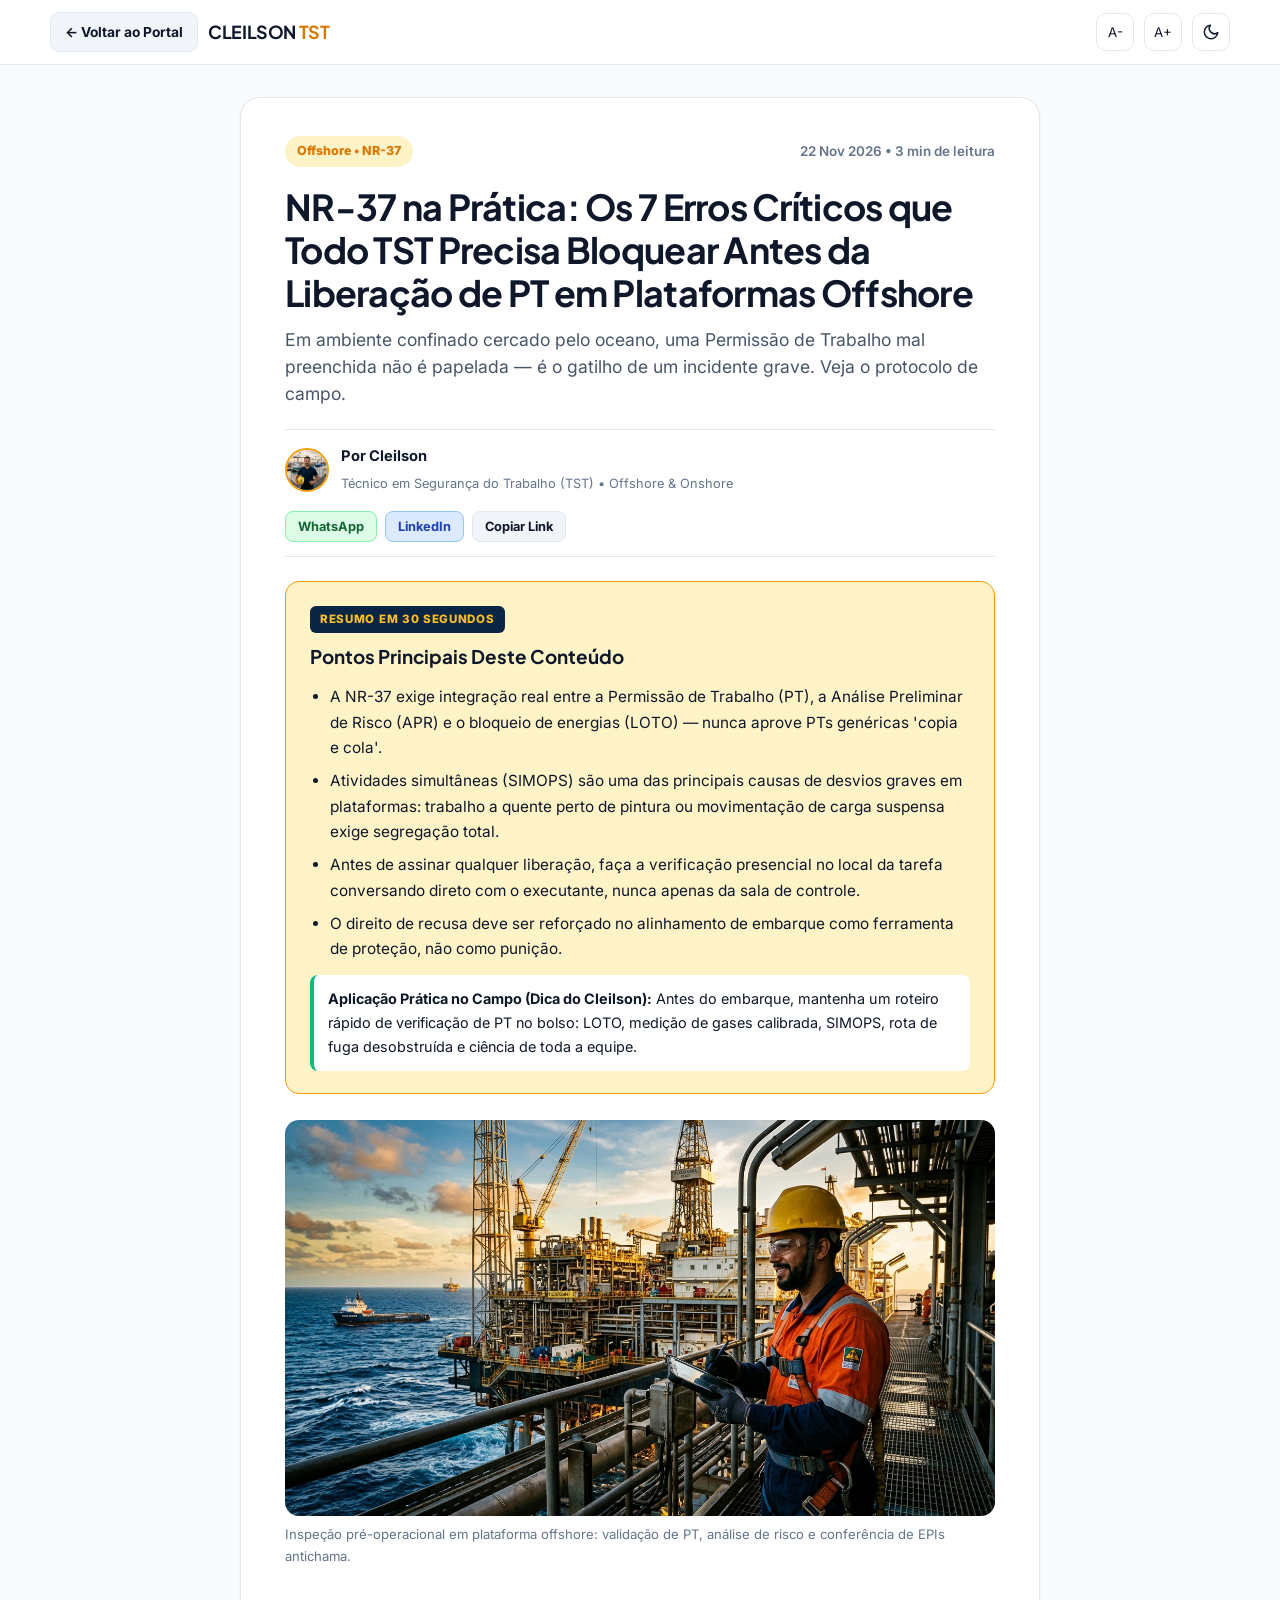
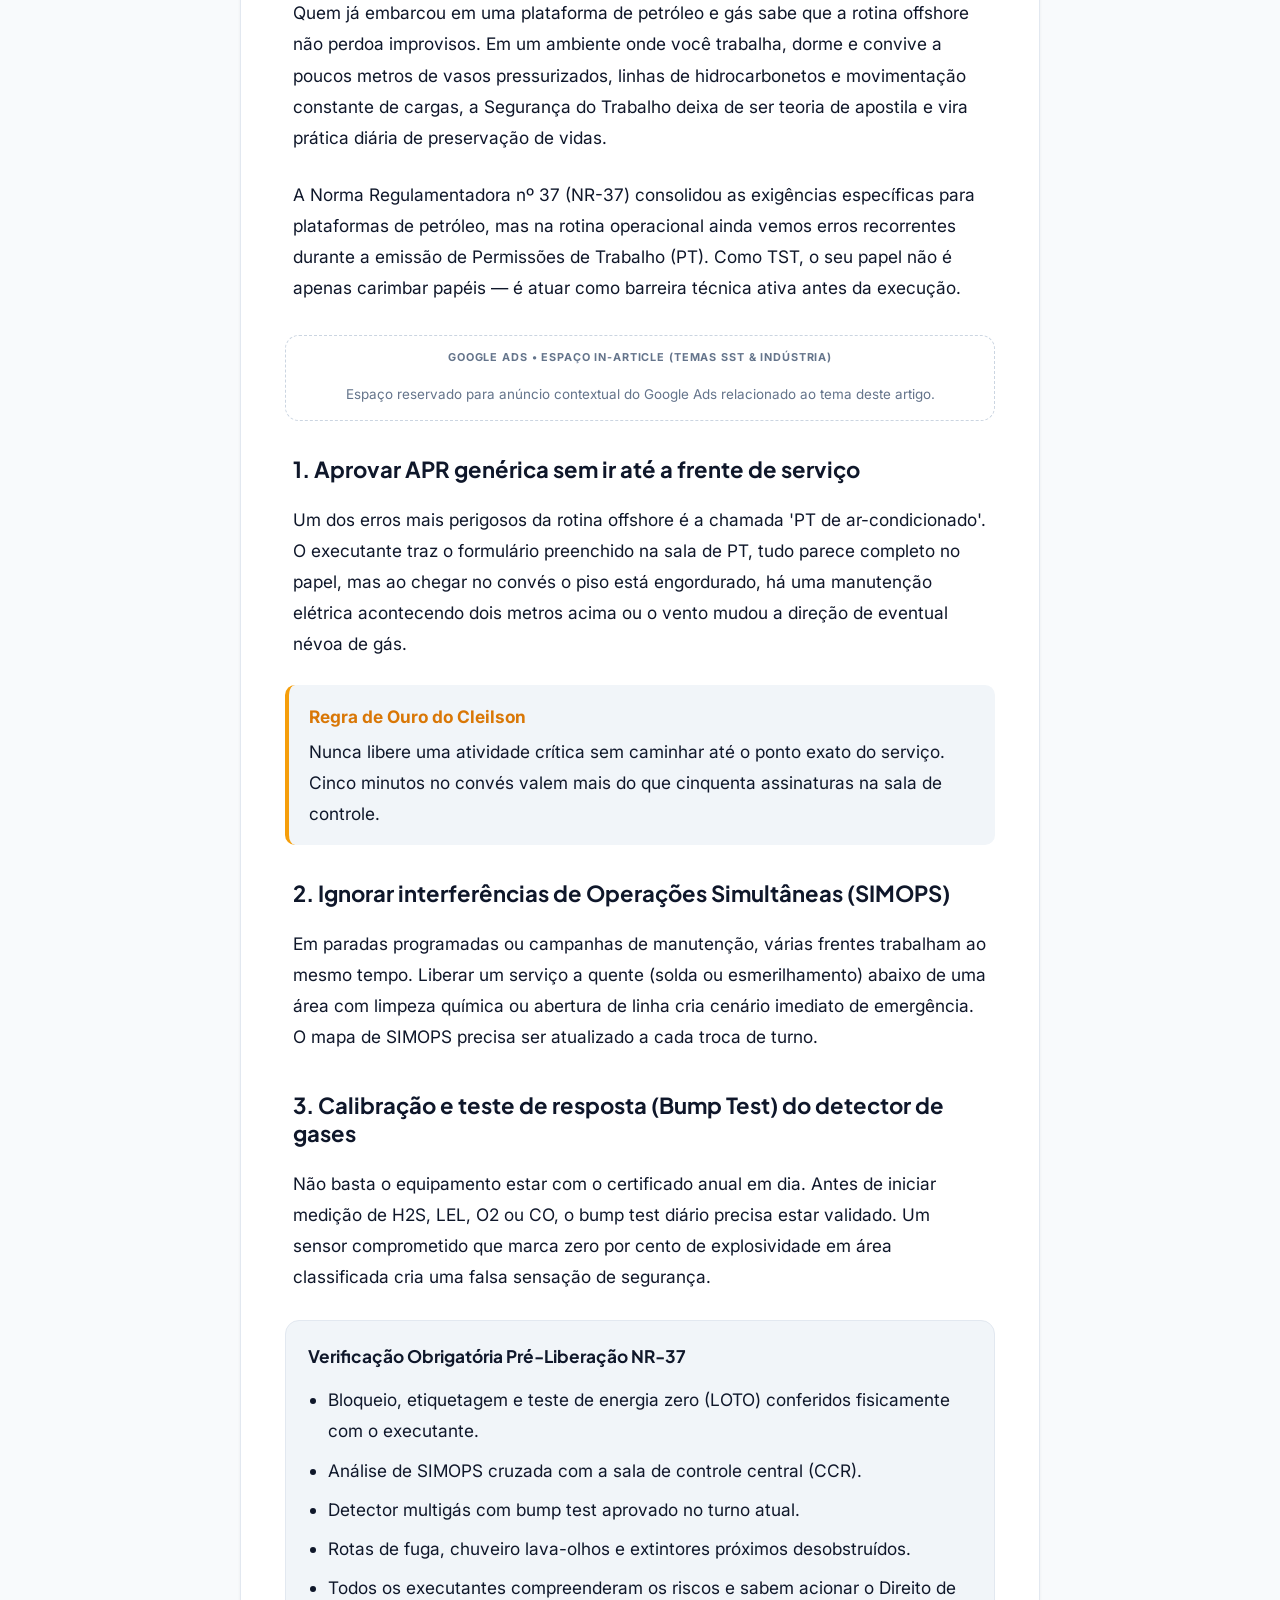
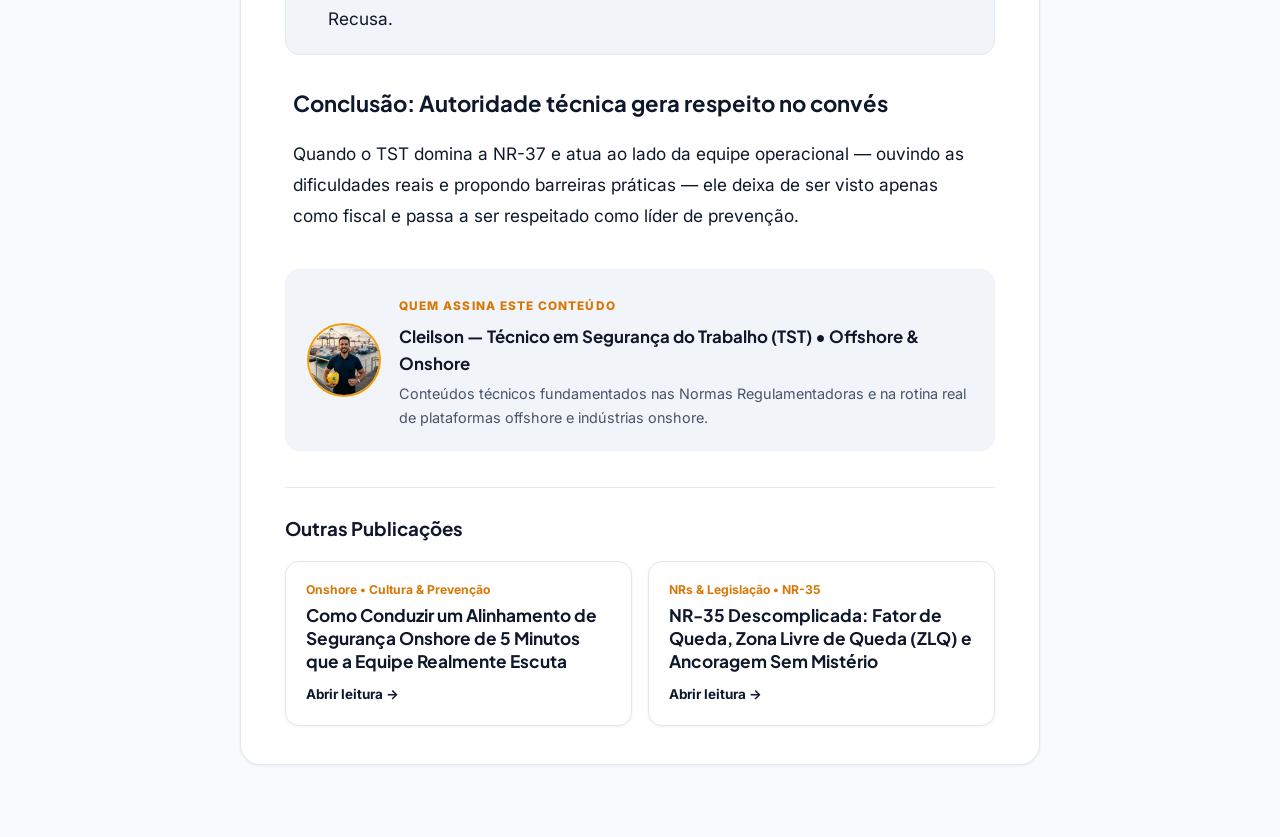
==== commit be64a382: "feat: slots Google Ads, acesso oculto por e-mail do proprietario, troca rapida de capa e edicao comp" ====
--- a/artigo.html
+++ b/artigo.html
@@ -58,10 +58,10 @@
 
         <div class="article-meta-bar">
           <div class="art-author-inline">
-            <img src="assets/images/author-cleilson.jpg" alt="Cleilson" />
+            <img id="art-author-avatar-top" src="assets/images/author-cleilson.jpg" alt="Cleilson" />
             <div>
-              <strong>Por Cleilson</strong>
-              <span>Técnico em Segurança do Trabalho (TST) • Offshore &amp; Onshore</span>
+              <strong id="art-author-name-top">Por Cleilson</strong>
+              <span id="art-author-role-top">Técnico em Segurança do Trabalho (TST) • Offshore &amp; Onshore</span>
             </div>
           </div>
           <div class="share-actions">
@@ -92,11 +92,11 @@
 
         <!-- Assinatura do Autor -->
         <div class="article-author-box">
-          <img src="assets/images/author-cleilson.jpg" alt="Cleilson TST" />
+          <img id="art-author-avatar-bottom" src="assets/images/author-cleilson.jpg" alt="Cleilson TST" />
           <div>
             <span class="eyebrow">QUEM ASSINA ESTE CONTEÚDO</span>
-            <h3>Cleilson — Técnico em Segurança do Trabalho (TST)</h3>
-            <p>Conteúdo técnico independente focado em prevenção prática em ambientes Offshore e Onshore.</p>
+            <h3 id="art-author-name-bottom">Cleilson — Técnico em Segurança do Trabalho (TST)</h3>
+            <p id="art-author-bio-bottom">Conteúdo técnico independente focado em prevenção prática em ambientes Offshore e Onshore.</p>
           </div>
         </div>
 
--- a/styles/main.css
+++ b/styles/main.css
@@ -2904,3 +2904,80 @@
     padding: 22px 18px;
   }
 }
+
+/* ==========================================================================
+   MODO PROPRIETÁRIO, GOOGLE ADS LIMPO & PERFIL EDITÁVEL
+   ========================================================================== */
+.owner-session-bar {
+  background: #064e3b;
+  color: #ecfdf5;
+  font-size: 0.84rem;
+  border-bottom: 1px solid rgba(255, 255, 255, 0.14);
+}
+
+.owner-session-inner {
+  display: flex;
+  align-items: center;
+  justify-content: space-between;
+  gap: 12px;
+  padding: 8px 20px;
+  flex-wrap: wrap;
+}
+
+.owner-session-actions {
+  display: flex;
+  align-items: center;
+  gap: 14px;
+}
+
+.ad-google-clean {
+  background: var(--surface);
+  border: 1px dashed var(--border-strong);
+  text-align: center;
+  padding: 12px 16px;
+}
+
+.ad-placeholder-clean {
+  font-size: 0.84rem;
+  color: var(--text-muted);
+  padding: 8px 4px 2px;
+}
+
+.ad-placeholder-rect {
+  font-size: 0.84rem;
+  color: var(--text-muted);
+  padding: 34px 12px;
+  background: var(--surface-alt);
+  border-radius: var(--radius-sm);
+}
+
+.profile-avatar-editor {
+  display: flex;
+  align-items: center;
+  gap: 16px;
+  flex-wrap: wrap;
+}
+
+.profile-avatar-editor img {
+  width: 76px;
+  height: 76px;
+  border-radius: 50%;
+  object-fit: cover;
+  border: 2.5px solid var(--amber);
+}
+
+.about-history {
+  font-size: 0.94rem;
+  color: #94a3b8;
+  margin: -12px 0 24px;
+  line-height: 1.65;
+}
+
+.login-error-msg {
+  background: #fee2e2;
+  color: #991b1b;
+  padding: 9px 12px;
+  border-radius: 8px;
+  font-size: 0.84rem;
+  font-weight: 600;
+}
